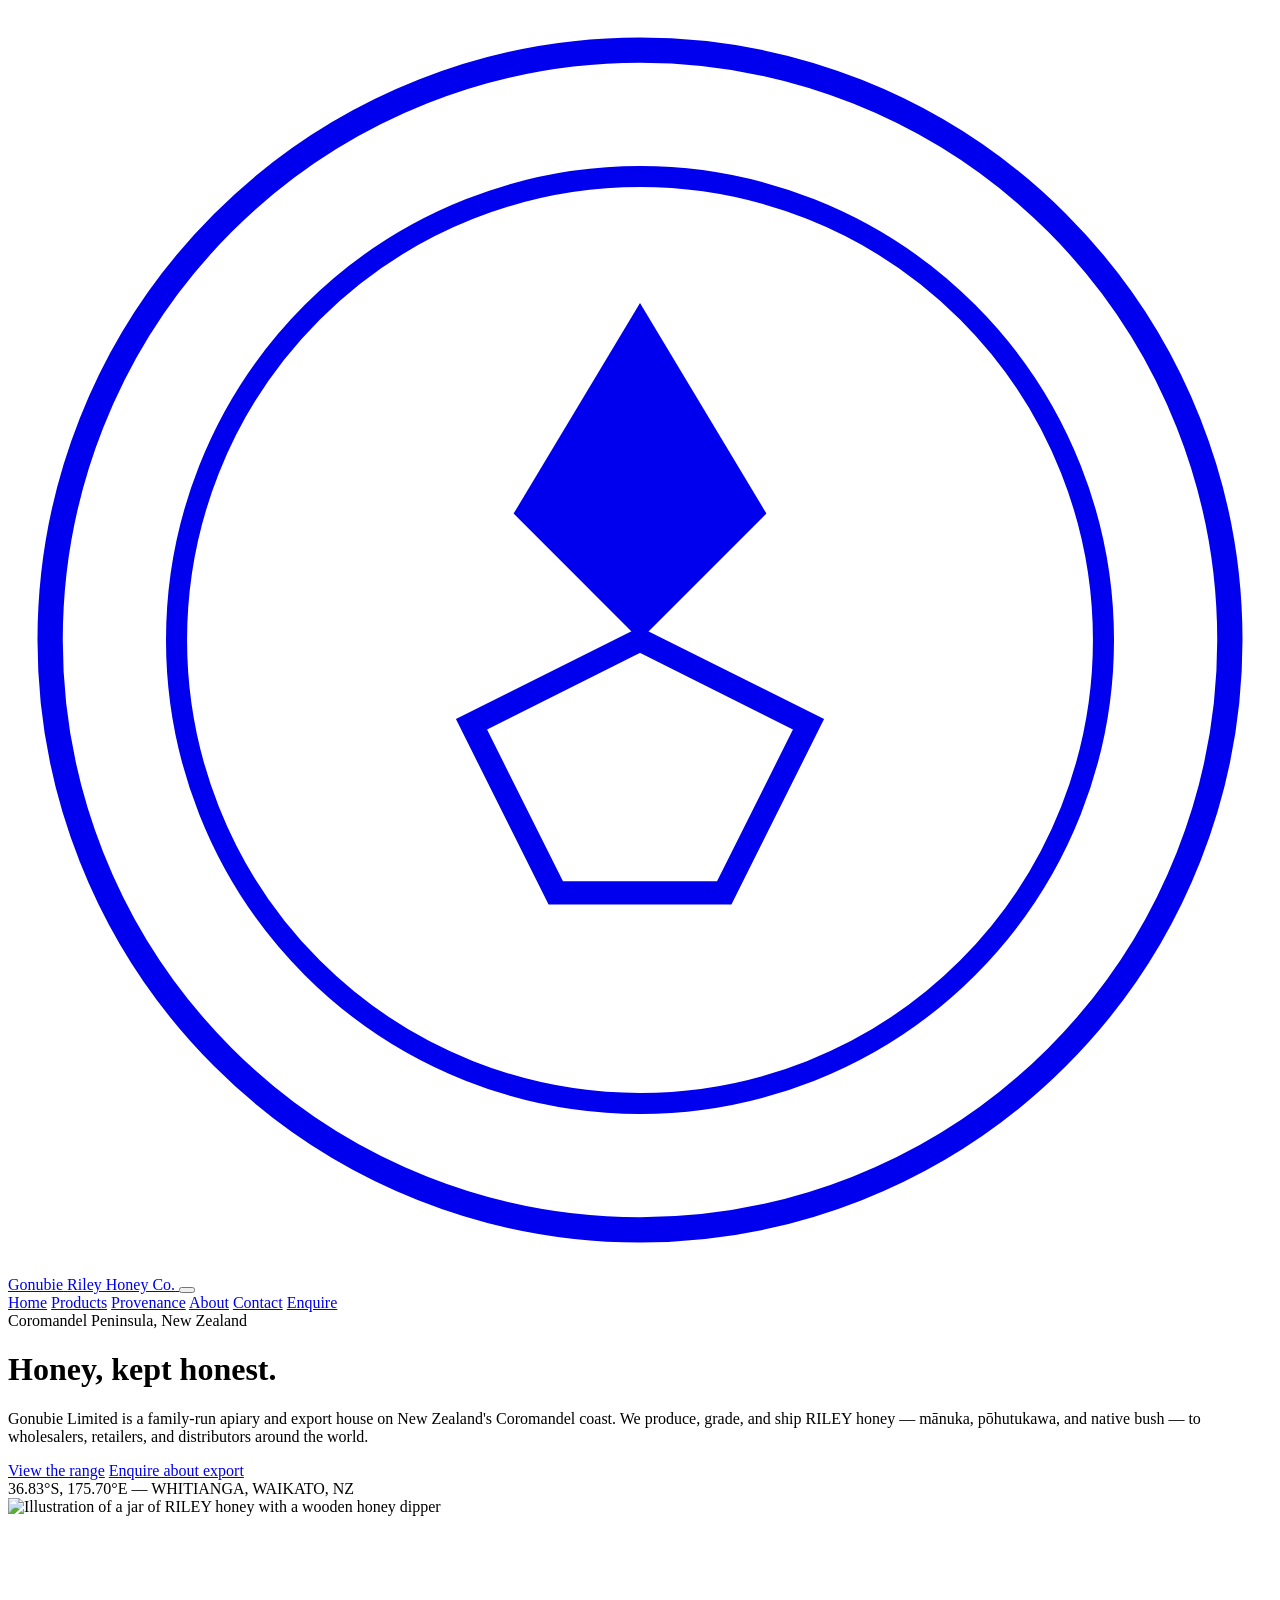
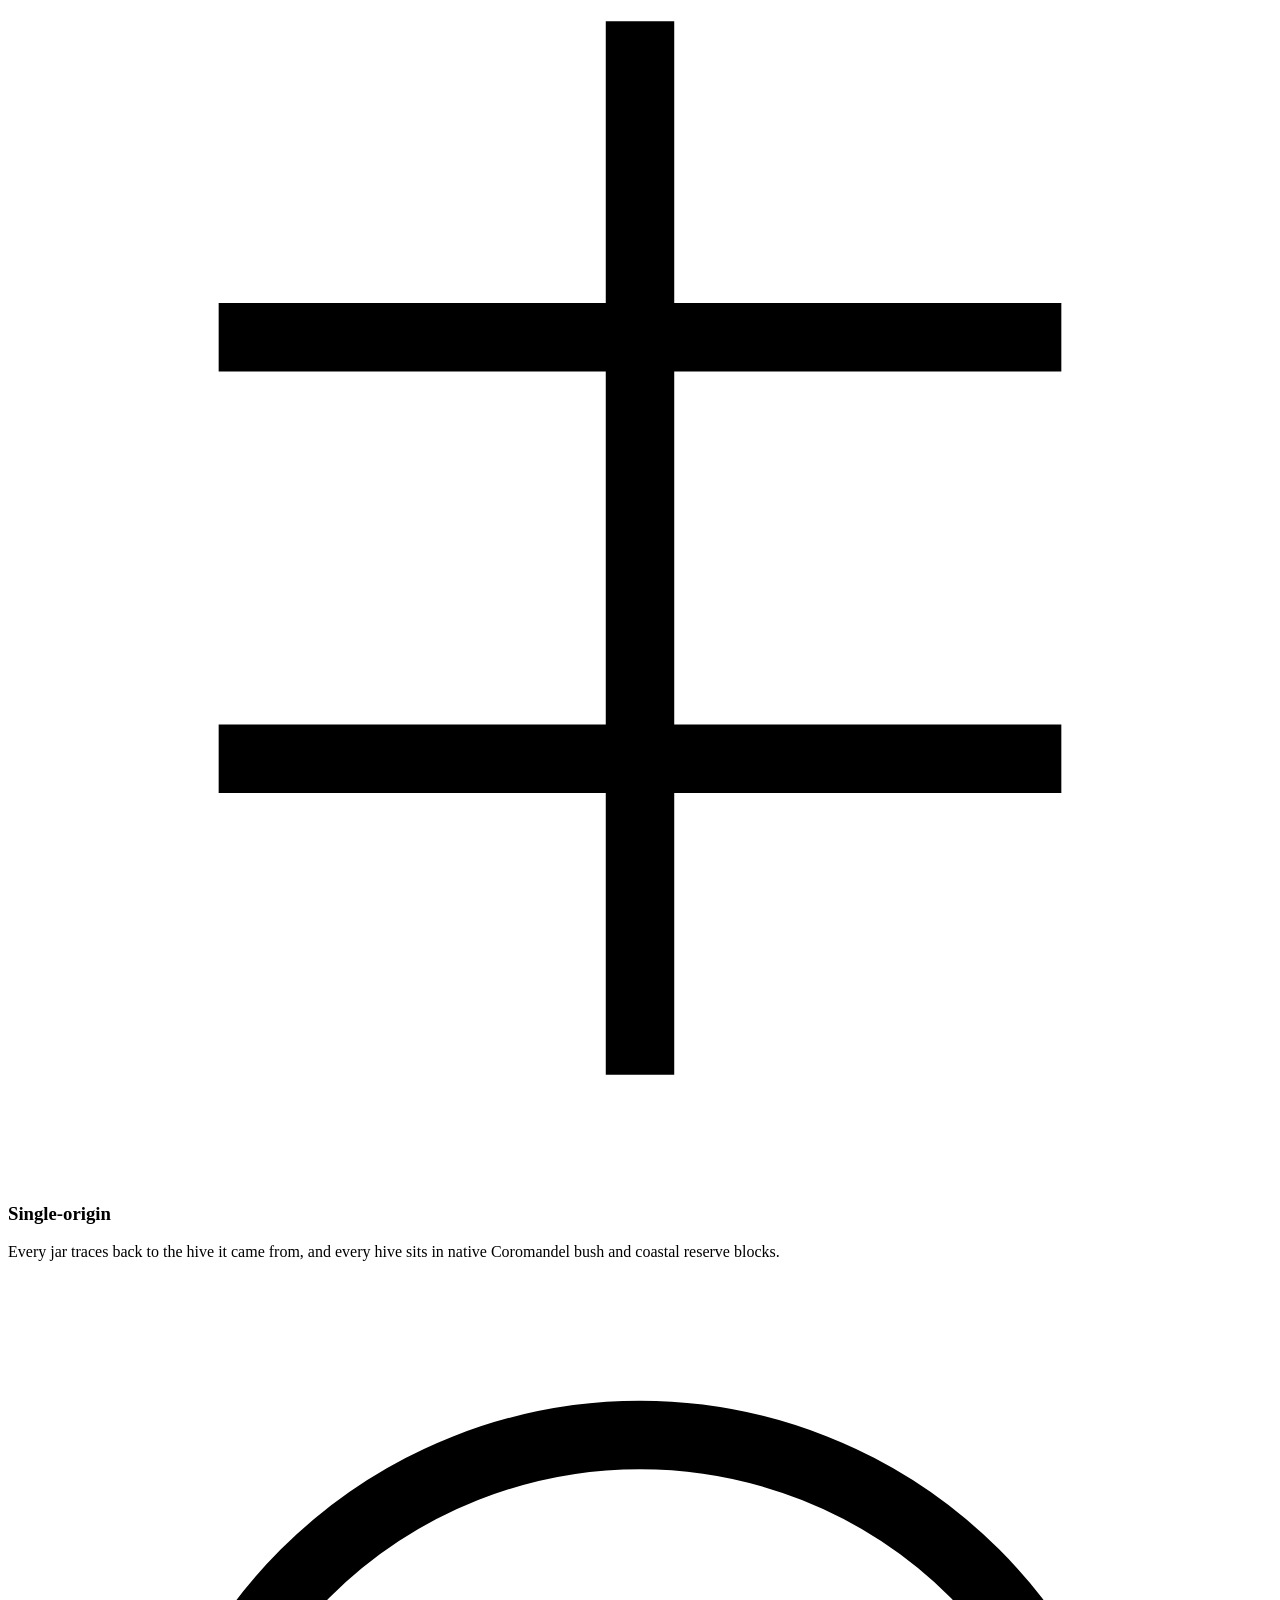
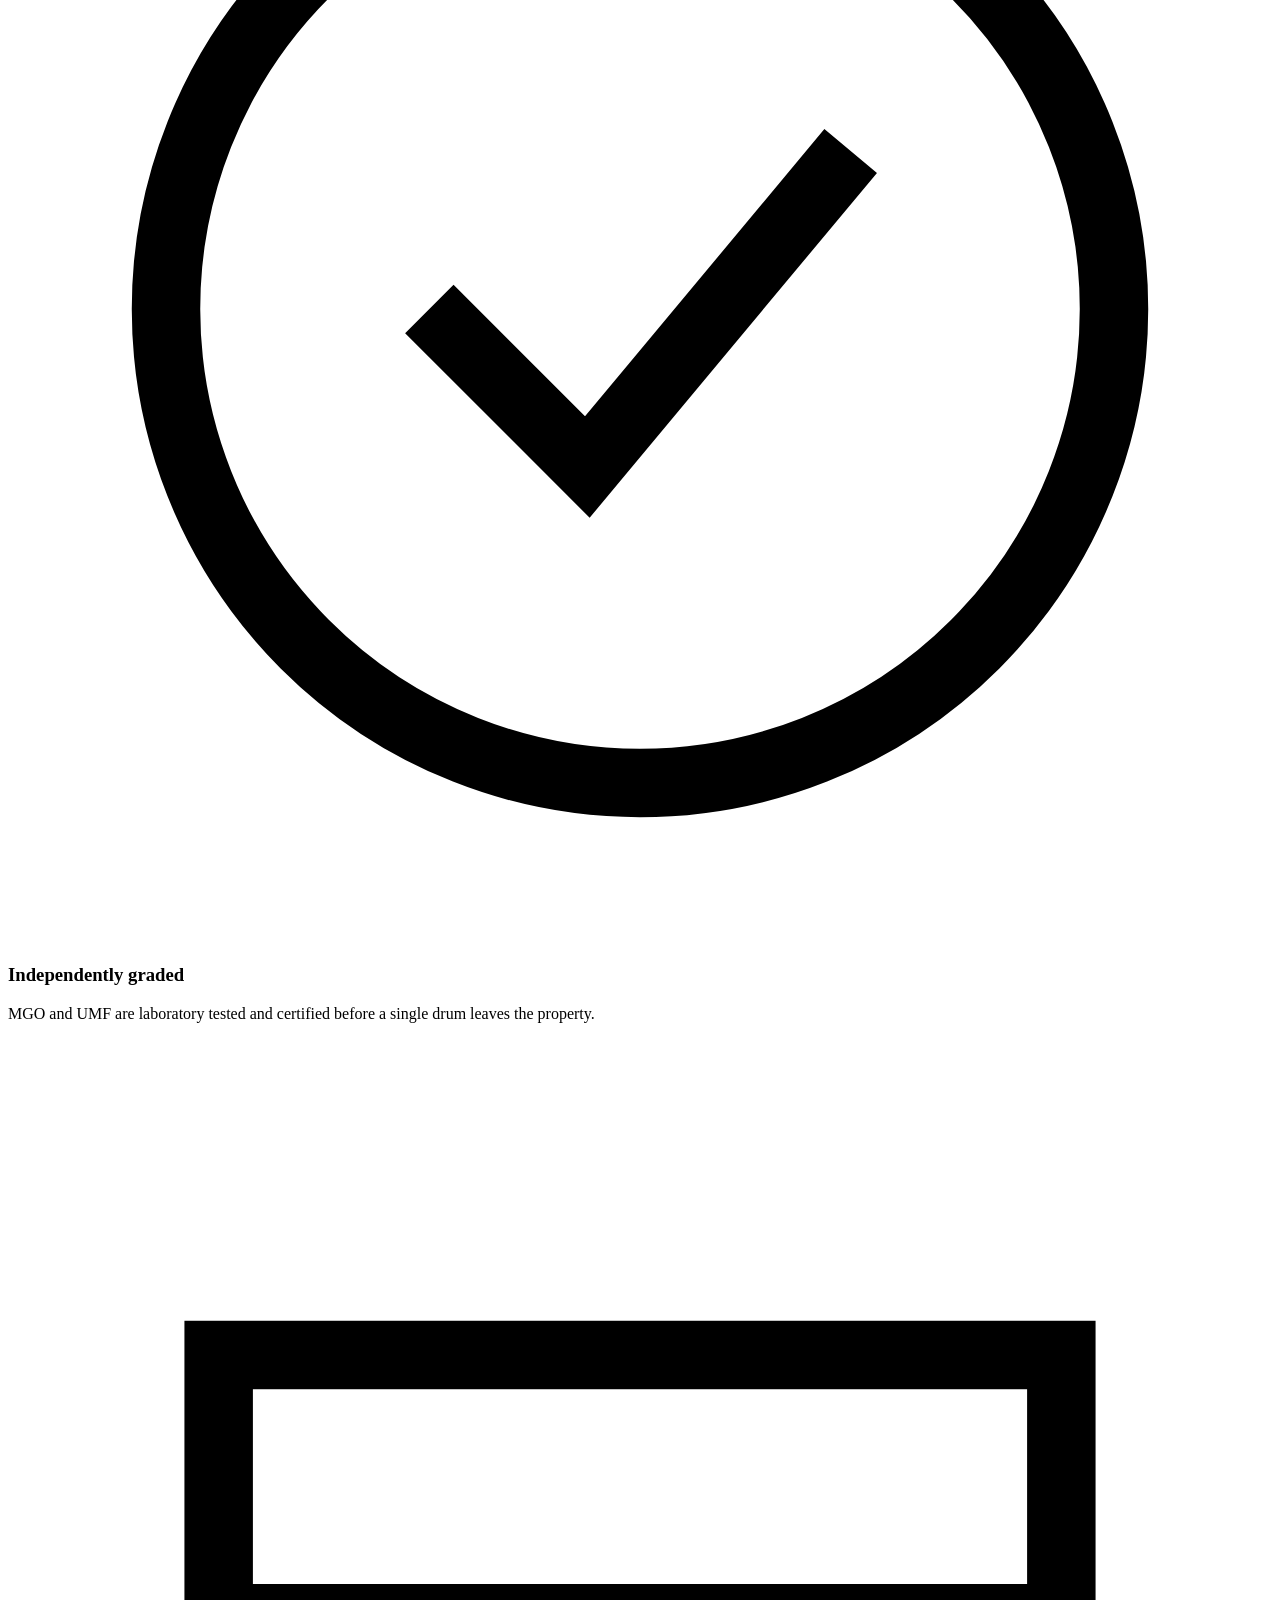
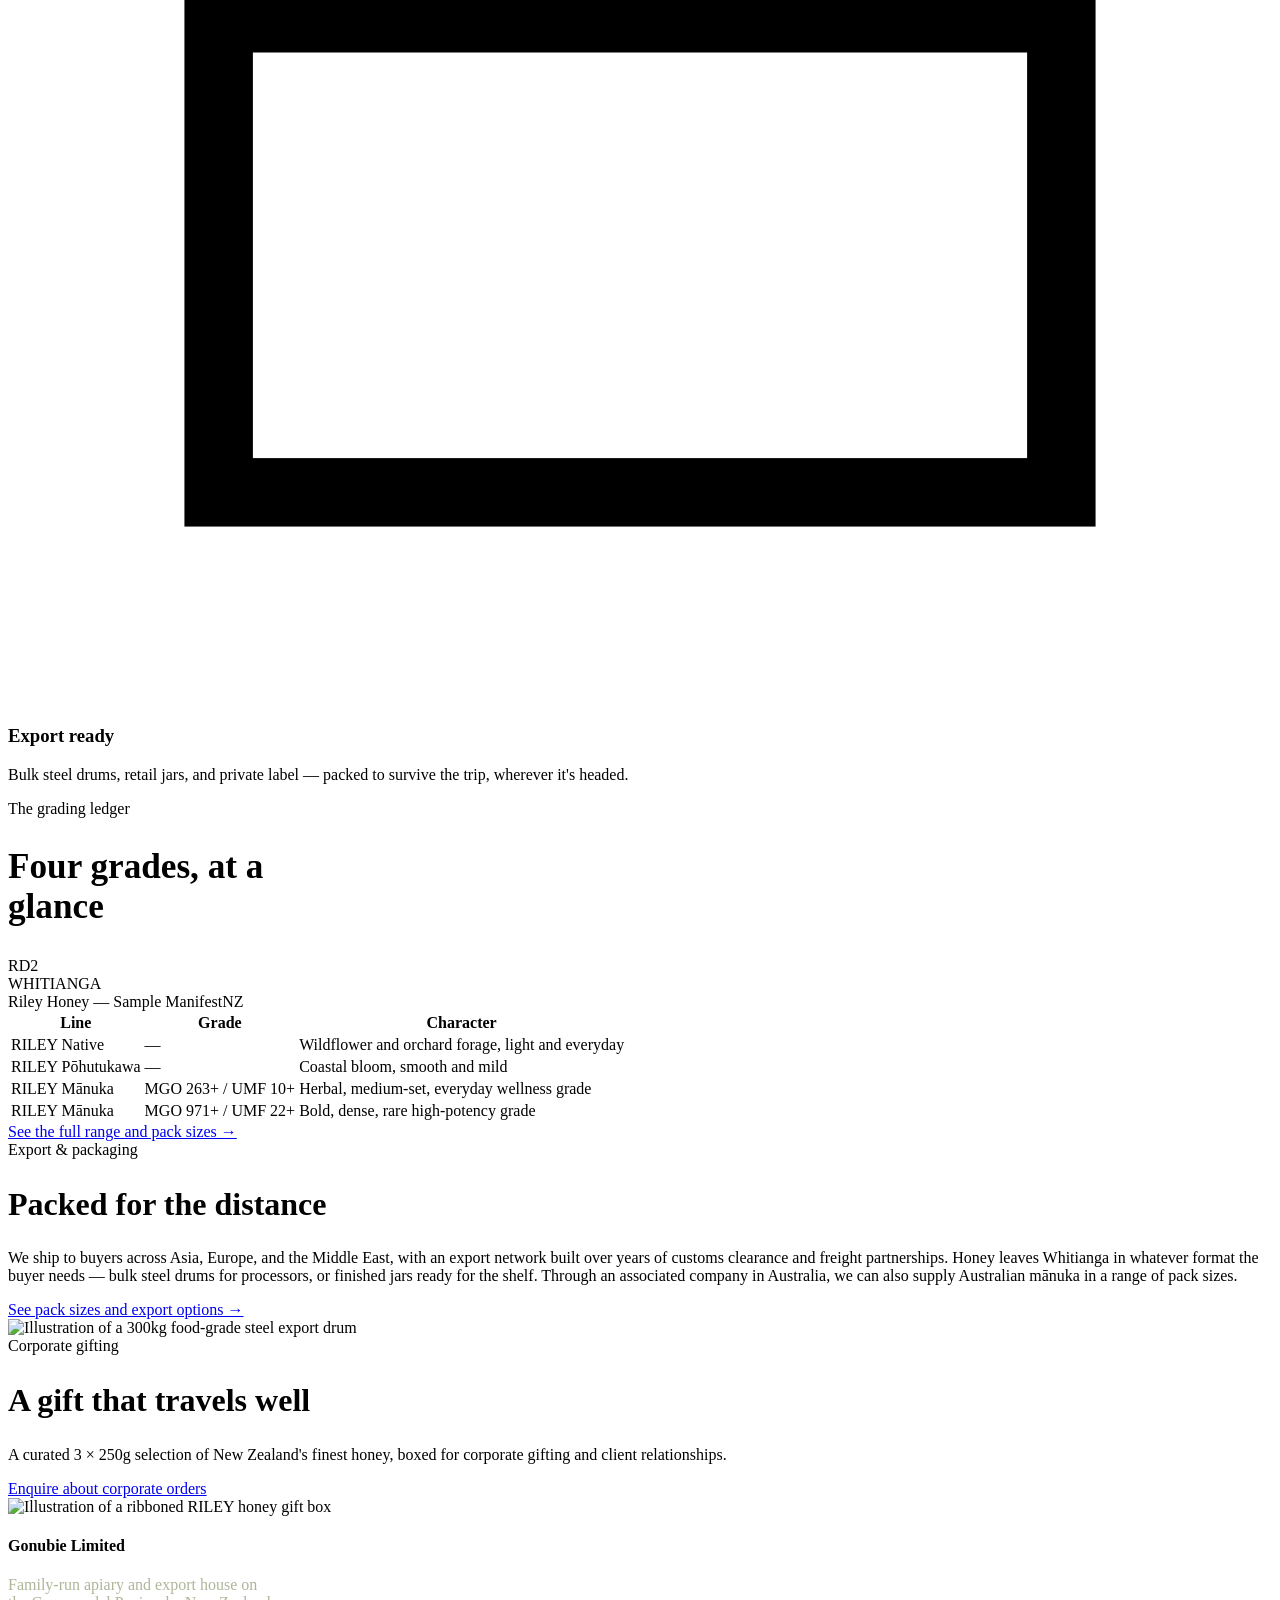
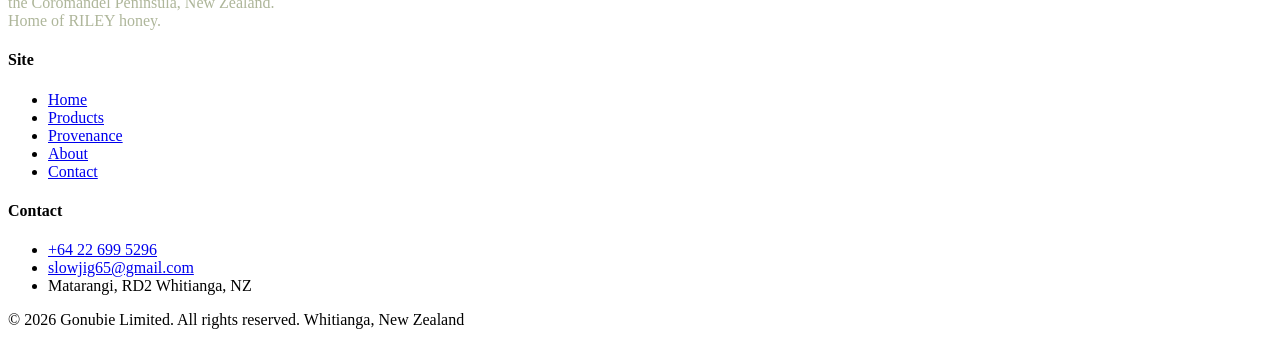
==== index.html @ 7d7e8e31 "Add files via upload" ====
<!DOCTYPE html>
<html lang="en">
<head>
<meta charset="UTF-8">
<meta name="viewport" content="width=device-width, initial-scale=1.0">
<title>Gonubie Limited — RILEY Honey | Coromandel, New Zealand</title>
<meta name="description" content="Gonubie Limited is a family-run apiary and export house on New Zealand's Coromandel Peninsula, producing and grading RILEY mānuka, pōhutukawa, and native honey for wholesale and export.">
<link rel="icon" href="images/jar-hero.svg" type="image/svg+xml">
<link rel="preconnect" href="https://fonts.googleapis.com">
<link href="https://fonts.googleapis.com/css2?family=Fraunces:ital,opsz,wght@0,9..144,400;0,9..144,500;0,9..144,600;1,9..144,500&family=Public+Sans:wght@400;500;600;700&family=Space+Mono:wght@400;700&display=swap" rel="stylesheet">
<link rel="stylesheet" href="css/style.css">
</head>
<body>

<header class="site">
  <div class="nav-inner">
    <a href="index.html" class="brand">
      <svg viewBox="0 0 60 60" fill="none" xmlns="http://www.w3.org/2000/svg">
        <circle cx="30" cy="30" r="28" stroke="currentColor" stroke-width="1.2"/>
        <circle cx="30" cy="30" r="22" stroke="currentColor" stroke-width="1"/>
        <path d="M30 14 L36 24 L30 30 L24 24 Z" fill="currentColor"/>
        <path d="M30 30 L38 34 L34 42 L26 42 L22 34 Z" stroke="currentColor" stroke-width="1.1" fill="none"/>
      </svg>
      <span class="brand-text">
        <span class="g">Gonubie</span>
        <span class="r">Riley Honey Co.</span>
      </span>
    </a>
    <button class="menu-toggle" onclick="toggleMenu()" aria-label="Menu">
      <span></span><span></span><span></span>
    </button>
    <nav class="links" id="navLinks">
      <a href="index.html" class="active">Home</a>
      <a href="products.html">Products</a>
      <a href="provenance.html">Provenance</a>
      <a href="about.html">About</a>
      <a href="contact.html">Contact</a>
      <a href="contact.html" class="cta-btn">Enquire</a>
    </nav>
  </div>
</header>

<main>
  <div class="hero wrap">
    <div class="hero-grid">
      <div>
        <div class="eyebrow">Coromandel Peninsula, New Zealand</div>
        <h1>Honey, kept honest.</h1>
        <p class="lede">Gonubie Limited is a family-run apiary and export house on New Zealand's Coromandel coast. We produce, grade, and ship RILEY honey — mānuka, pōhutukawa, and native bush — to wholesalers, retailers, and distributors around the world.</p>
        <div class="hero-ctas">
          <a href="products.html" class="cta-btn">View the range</a>
          <a href="contact.html" class="cta-btn outline">Enquire about export</a>
        </div>
        <div class="coord">36.83°S, 175.70°E — WHITIANGA, WAIKATO, NZ</div>
      </div>
      <div class="art-frame plain">
        <img src="images/jar-hero.svg" alt="Illustration of a jar of RILEY honey with a wooden honey dipper" width="320" height="380">
      </div>
    </div>
  </div>

  <section class="tight">
    <div class="wrap triplet">
      <div class="item">
        <svg class="mark" viewBox="0 0 24 24" fill="none"><path d="M12 2 L12 22 M4 8 L20 8 M4 16 L20 16" stroke="currentColor" stroke-width="1.3"/></svg>
        <h3>Single-origin</h3>
        <p>Every jar traces back to the hive it came from, and every hive sits in native Coromandel bush and coastal reserve blocks.</p>
      </div>
      <div class="item">
        <svg class="mark" viewBox="0 0 24 24" fill="none"><circle cx="12" cy="12" r="9" stroke="currentColor" stroke-width="1.3"/><path d="M8 12 L11 15 L16 9" stroke="currentColor" stroke-width="1.3"/></svg>
        <h3>Independently graded</h3>
        <p>MGO and UMF are laboratory tested and certified before a single drum leaves the property.</p>
      </div>
      <div class="item">
        <svg class="mark" viewBox="0 0 24 24" fill="none"><rect x="4" y="6" width="16" height="14" stroke="currentColor" stroke-width="1.3"/><path d="M4 11 L20 11" stroke="currentColor" stroke-width="1.3"/></svg>
        <h3>Export ready</h3>
        <p>Bulk steel drums, retail jars, and private label — packed to survive the trip, wherever it's headed.</p>
      </div>
    </div>
  </section>

  <section class="band-deep">
    <div class="wrap">
      <div class="eyebrow">The grading ledger</div>
      <h2 style="max-width:16ch; font-size:clamp(1.6rem,3vw,2.2rem);">Four grades, at a glance</h2>
      <div style="margin-top:30px; position:relative;">
        <div class="stamp">RD2<br>WHITIANGA</div>
        <div class="manifest">
          <div class="manifest-head"><span>Riley Honey — Sample Manifest</span><span>NZ</span></div>
          <table class="ledger">
            <thead><tr><th>Line</th><th>Grade</th><th>Character</th></tr></thead>
            <tbody>
              <tr><td class="name">RILEY Native</td><td class="grade">—</td><td class="note">Wildflower and orchard forage, light and everyday</td></tr>
              <tr><td class="name">RILEY Pōhutukawa</td><td class="grade">—</td><td class="note">Coastal bloom, smooth and mild</td></tr>
              <tr><td class="name">RILEY Mānuka</td><td class="grade">MGO 263+ / UMF 10+</td><td class="note">Herbal, medium-set, everyday wellness grade</td></tr>
              <tr><td class="name">RILEY Mānuka</td><td class="grade">MGO 971+ / UMF 22+</td><td class="note">Bold, dense, rare high-potency grade</td></tr>
            </tbody>
          </table>
        </div>
        <div class="manifest-link"><a href="products.html">See the full range and pack sizes →</a></div>
      </div>
    </div>
  </section>

  <section>
    <div class="wrap two-col">
      <div>
        <div class="eyebrow">Export & packaging</div>
        <h2 style="font-size:clamp(1.5rem,2.6vw,2rem);">Packed for the distance</h2>
        <p>We ship to buyers across Asia, Europe, and the Middle East, with an export network built over years of customs clearance and freight partnerships. Honey leaves Whitianga in whatever format the buyer needs — bulk steel drums for processors, or finished jars ready for the shelf. Through an associated company in Australia, we can also supply Australian mānuka in a range of pack sizes.</p>
        <div class="manifest-link"><a href="products.html">See pack sizes and export options →</a></div>
      </div>
      <div class="art-frame">
        <img src="images/drum.svg" alt="Illustration of a 300kg food-grade steel export drum" width="260" height="280">
      </div>
    </div>
  </section>

  <section class="band-deep">
    <div class="wrap gift-panel">
      <div>
        <div class="eyebrow">Corporate gifting</div>
        <h2 style="font-size:clamp(1.5rem,2.6vw,2rem);">A gift that travels well</h2>
        <p>A curated 3 × 250g selection of New Zealand's finest honey, boxed for corporate gifting and client relationships.</p>
        <a href="contact.html" class="cta-btn">Enquire about corporate orders</a>
      </div>
      <div>
        <img src="images/gift-box.svg" alt="Illustration of a ribboned RILEY honey gift box" width="300" height="240">
      </div>
    </div>
  </section>
</main>

<footer>
  <div class="wrap footer-grid">
    <div>
      <h4>Gonubie Limited</h4>
      <p style="max-width:34ch; color:#aeb69a;">Family-run apiary and export house on the Coromandel Peninsula, New Zealand. Home of RILEY honey.</p>
    </div>
    <div>
      <h4>Site</h4>
      <ul class="flist">
        <li><a href="index.html">Home</a></li>
        <li><a href="products.html">Products</a></li>
        <li><a href="provenance.html">Provenance</a></li>
        <li><a href="about.html">About</a></li>
        <li><a href="contact.html">Contact</a></li>
      </ul>
    </div>
    <div>
      <h4>Contact</h4>
      <ul class="flist">
        <li><a href="tel:+64226995296">+64 22 699 5296</a></li>
        <li><a href="mailto:slowjig65@gmail.com">slowjig65@gmail.com</a></li>
        <li>Matarangi, RD2 Whitianga, NZ</li>
      </ul>
    </div>
  </div>
  <div class="footer-bottom">
    <span>© 2026 Gonubie Limited. All rights reserved.</span>
    <span>Whitianga, New Zealand</span>
  </div>
</footer>

<script src="js/main.js"></script>
</body>
</html>
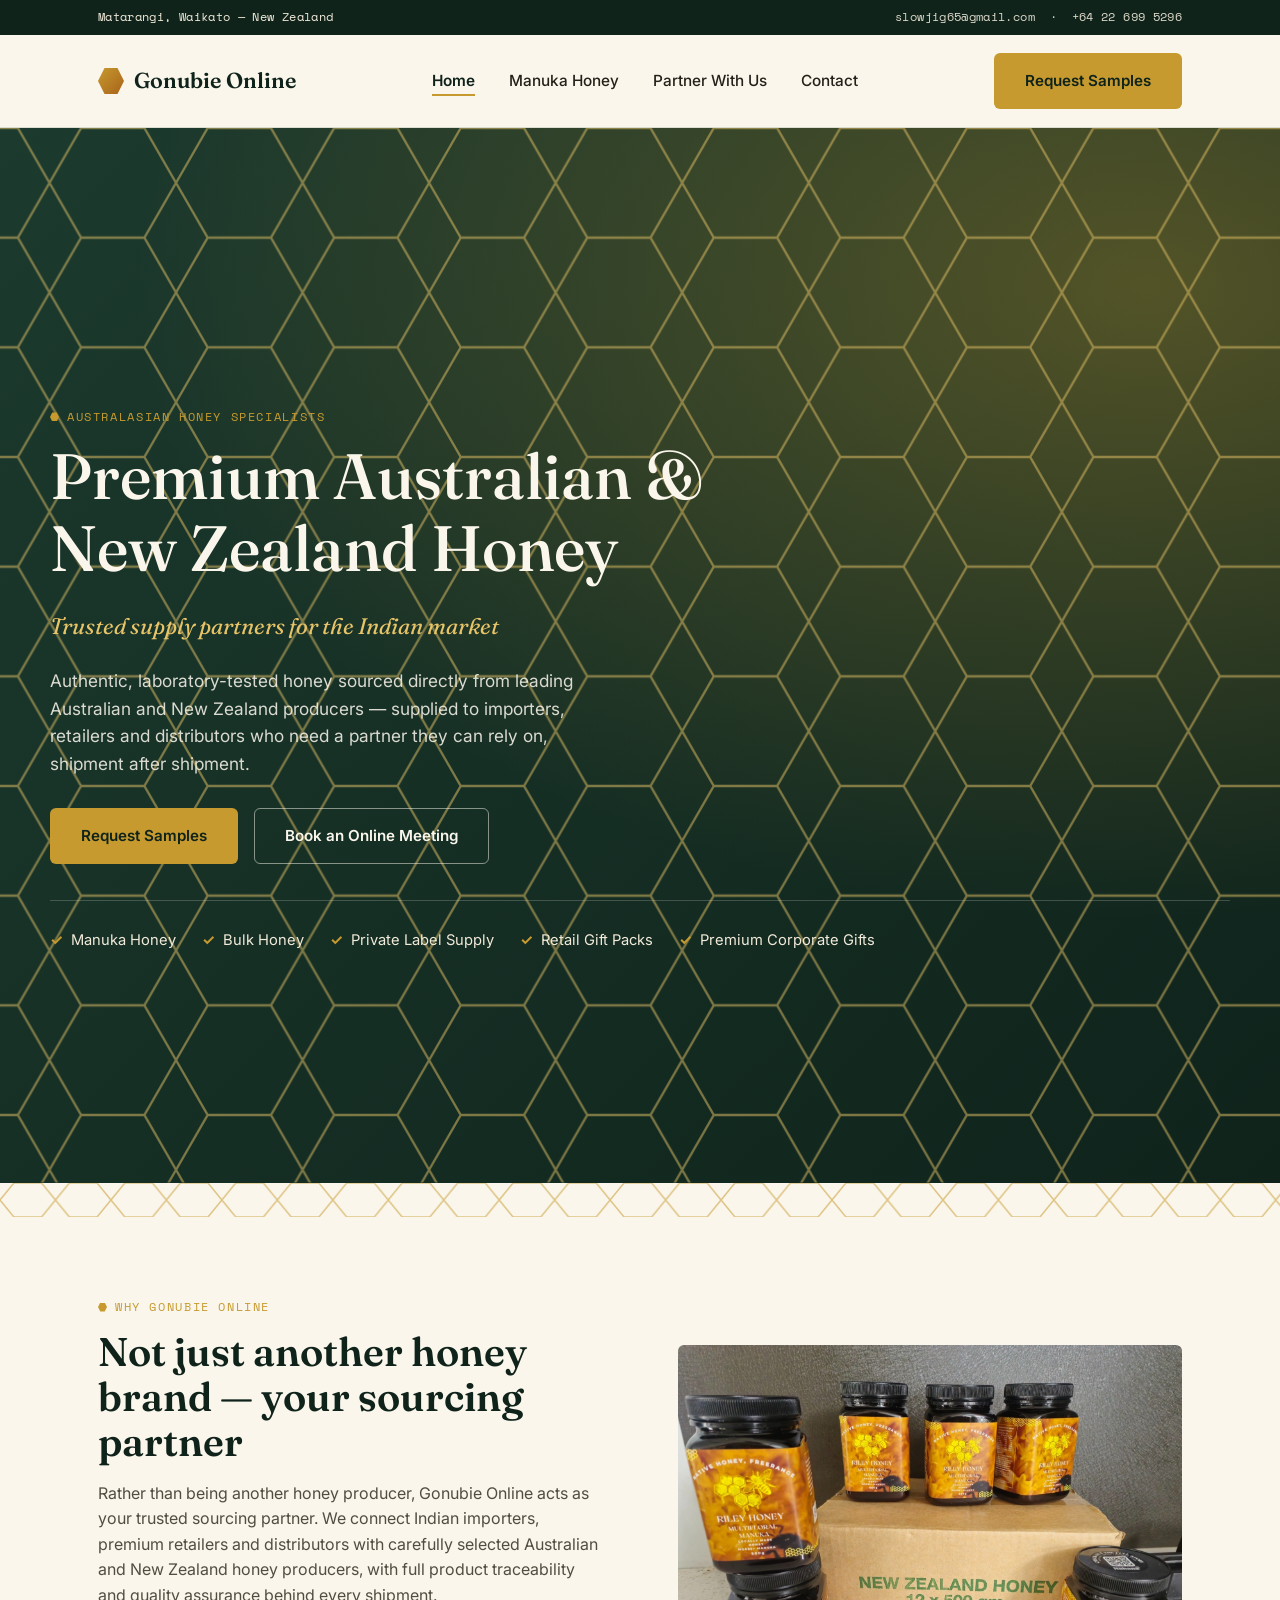
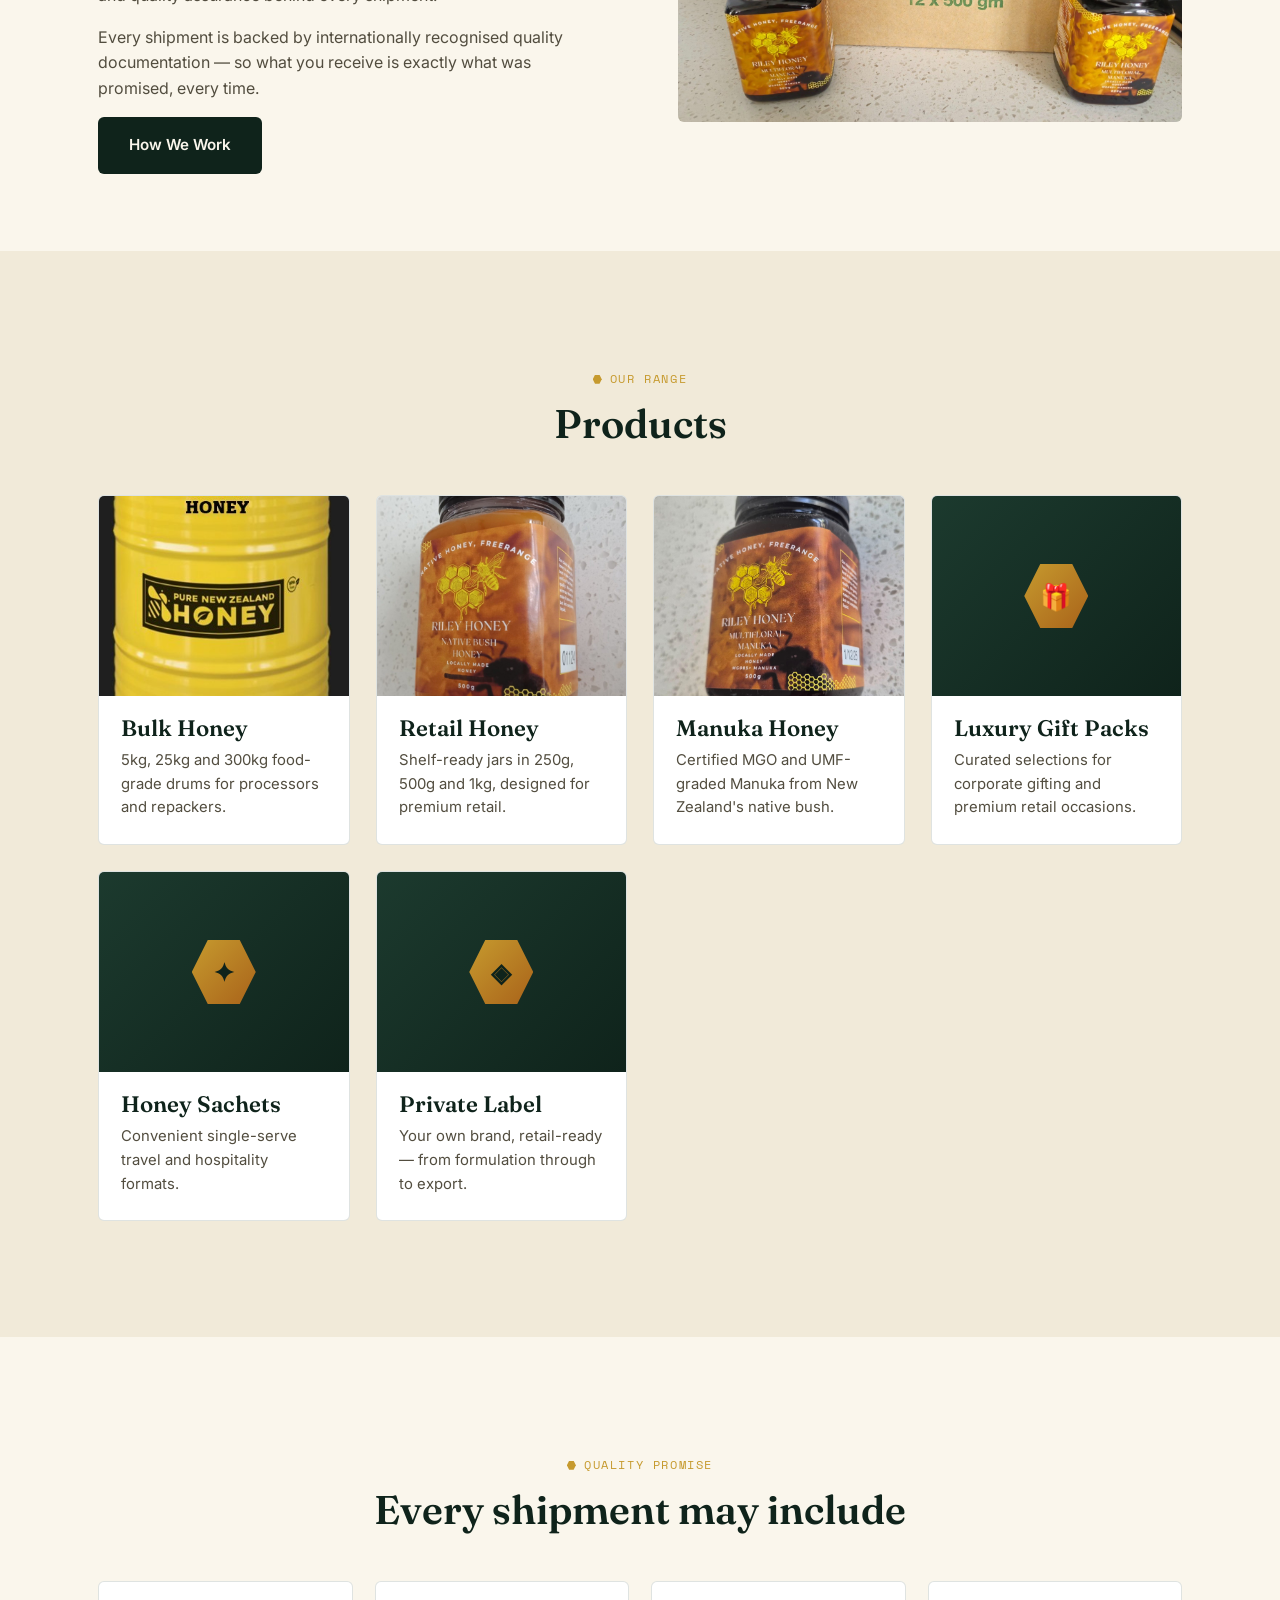
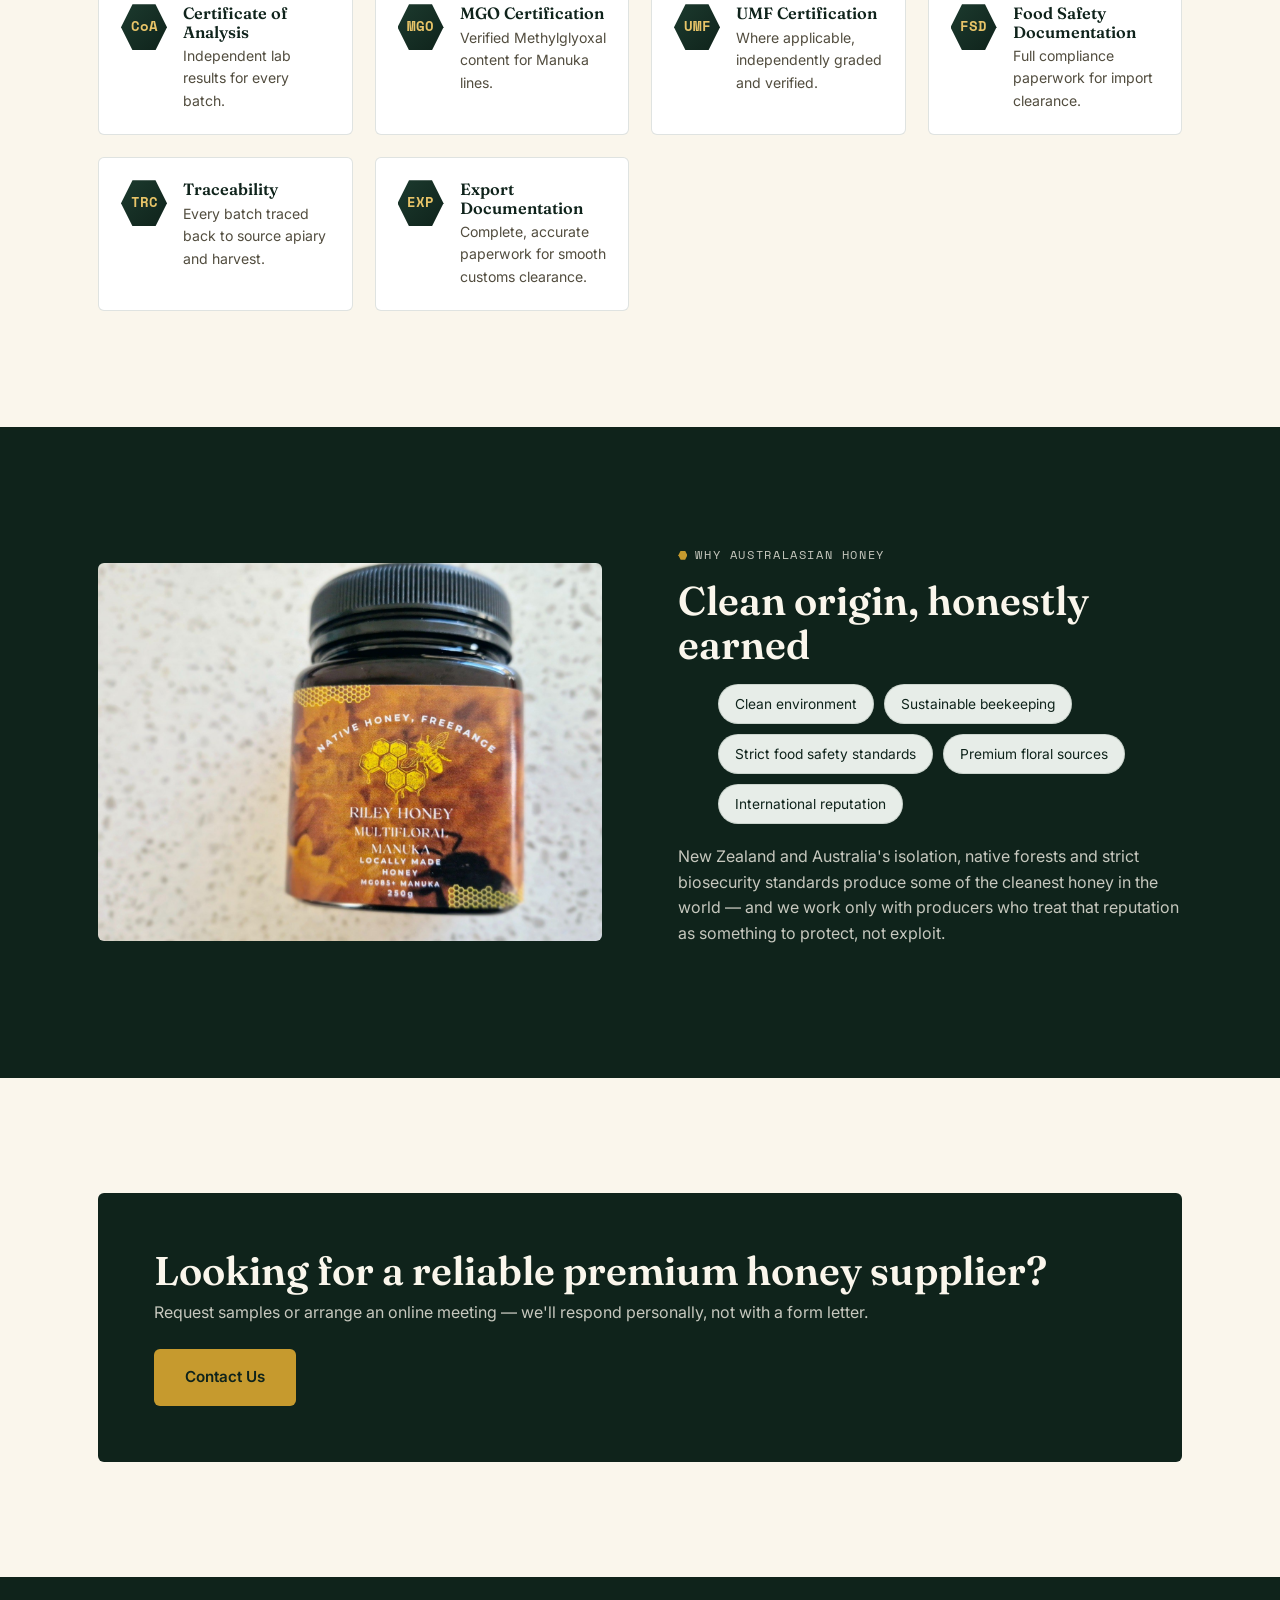
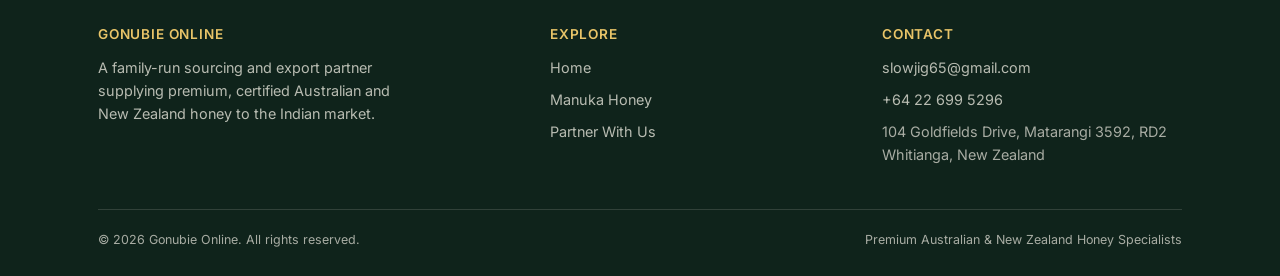
==== commit 74c52d77: "Replace site with new build" ====
--- a/index.html
+++ b/index.html
@@ -3,165 +3,256 @@
 <head>
 <meta charset="UTF-8">
 <meta name="viewport" content="width=device-width, initial-scale=1.0">
-<title>Gonubie Limited — RILEY Honey | Coromandel, New Zealand</title>
-<meta name="description" content="Gonubie Limited is a family-run apiary and export house on New Zealand's Coromandel Peninsula, producing and grading RILEY mānuka, pōhutukawa, and native honey for wholesale and export.">
-<link rel="icon" href="images/jar-hero.svg" type="image/svg+xml">
+<title>Bulk &amp; Private Label Manuka Honey Supplier NZ | Gonubie Online</title>
+<meta name="description" content="Gonubie Online supplies premium, certified New Zealand and Australian Manuka honey in bulk, retail and private label formats — sourcing and export partner for importers, distributors and retailers.">
+<link rel="canonical" href="https://gonubieonline.co.nz/">
+<meta name="robots" content="index, follow">
+
+<!-- Open Graph -->
+<meta property="og:type" content="website">
+<meta property="og:site_name" content="Gonubie Online">
+<meta property="og:title" content="Bulk &amp; Private Label Manuka Honey Supplier NZ | Gonubie Online">
+<meta property="og:description" content="Premium, certified New Zealand and Australian honey — bulk, retail and private label — supplied to importers, distributors and retailers.">
+<meta property="og:url" content="https://gonubieonline.co.nz/">
+<meta property="og:image" content="https://gonubieonline.co.nz/images/riley-honey-case-12x500g.jpg">
+
+<!-- Twitter -->
+<meta name="twitter:card" content="summary_large_image">
+<meta name="twitter:title" content="Bulk &amp; Private Label Manuka Honey Supplier NZ | Gonubie Online">
+<meta name="twitter:description" content="Premium, certified New Zealand and Australian honey — bulk, retail and private label — supplied to importers, distributors and retailers.">
+
 <link rel="preconnect" href="https://fonts.googleapis.com">
-<link href="https://fonts.googleapis.com/css2?family=Fraunces:ital,opsz,wght@0,9..144,400;0,9..144,500;0,9..144,600;1,9..144,500&family=Public+Sans:wght@400;500;600;700&family=Space+Mono:wght@400;700&display=swap" rel="stylesheet">
+<link href="https://fonts.googleapis.com/css2?family=Fraunces:opsz,wght@9..144,400;9..144,500;9..144,600&family=Inter:wght@400;500;600;700&family=Space+Mono:wght@400;700&display=swap" rel="stylesheet">
 <link rel="stylesheet" href="css/style.css">
+
+<script type="application/ld+json">
+{
+  "@context": "https://schema.org",
+  "@type": "Organization",
+  "name": "Gonubie Online",
+  "url": "https://gonubieonline.co.nz/",
+  "description": "Sourcing and export partner supplying premium, certified New Zealand and Australian honey to importers, distributors and retailers.",
+  "email": "slowjig65@gmail.com",
+  "telephone": "+64226995296",
+  "address": {
+    "@type": "PostalAddress",
+    "streetAddress": "104 Goldfields Drive",
+    "addressLocality": "Matarangi, RD2 Whitianga",
+    "postalCode": "3592",
+    "addressCountry": "NZ"
+  },
+  "areaServed": ["IN", "NZ", "AU"],
+  "sameAs": []
+}
+</script>
 </head>
 <body>
 
-<header class="site">
-  <div class="nav-inner">
-    <a href="index.html" class="brand">
-      <svg viewBox="0 0 60 60" fill="none" xmlns="http://www.w3.org/2000/svg">
-        <circle cx="30" cy="30" r="28" stroke="currentColor" stroke-width="1.2"/>
-        <circle cx="30" cy="30" r="22" stroke="currentColor" stroke-width="1"/>
-        <path d="M30 14 L36 24 L30 30 L24 24 Z" fill="currentColor"/>
-        <path d="M30 30 L38 34 L34 42 L26 42 L22 34 Z" stroke="currentColor" stroke-width="1.1" fill="none"/>
-      </svg>
-      <span class="brand-text">
-        <span class="g">Gonubie</span>
-        <span class="r">Riley Honey Co.</span>
-      </span>
-    </a>
-    <button class="menu-toggle" onclick="toggleMenu()" aria-label="Menu">
-      <span></span><span></span><span></span>
-    </button>
-    <nav class="links" id="navLinks">
-      <a href="index.html" class="active">Home</a>
-      <a href="products.html">Products</a>
-      <a href="provenance.html">Provenance</a>
-      <a href="about.html">About</a>
-      <a href="contact.html">Contact</a>
-      <a href="contact.html" class="cta-btn">Enquire</a>
+<div class="topbar">
+  <div class="wrap">
+    <span>Matarangi, Waikato — New Zealand</span>
+    <a href="mailto:slowjig65@gmail.com">slowjig65@gmail.com &nbsp;·&nbsp; +64 22 699 5296</a>
+  </div>
+</div>
+
+<header class="site-header">
+  <div class="wrap">
+    <nav class="mainnav">
+      <a href="index.html" class="logo"><span class="hex"></span> Gonubie Online</a>
+      <ul class="navlinks">
+        <li><a href="index.html" class="active">Home</a></li>
+        <li><a href="manuka-honey.html">Manuka Honey</a></li>
+        <li><a href="partner.html">Partner With Us</a></li>
+        <li><a href="partner.html#contact">Contact</a></li>
+      </ul>
+      <div class="navcta">
+        <a href="partner.html#contact" class="btn btn-primary">Request Samples</a>
+        <button class="navtoggle" aria-label="Toggle menu" aria-expanded="false">
+          <span></span><span></span><span></span>
+        </button>
+      </div>
     </nav>
   </div>
 </header>
 
-<main>
-  <div class="hero wrap">
-    <div class="hero-grid">
-      <div>
-        <div class="eyebrow">Coromandel Peninsula, New Zealand</div>
-        <h1>Honey, kept honest.</h1>
-        <p class="lede">Gonubie Limited is a family-run apiary and export house on New Zealand's Coromandel coast. We produce, grade, and ship RILEY honey — mānuka, pōhutukawa, and native bush — to wholesalers, retailers, and distributors around the world.</p>
-        <div class="hero-ctas">
-          <a href="products.html" class="cta-btn">View the range</a>
-          <a href="contact.html" class="cta-btn outline">Enquire about export</a>
-        </div>
-        <div class="coord">36.83°S, 175.70°E — WHITIANGA, WAIKATO, NZ</div>
-      </div>
-      <div class="art-frame plain">
-        <img src="images/jar-hero.svg" alt="Illustration of a jar of RILEY honey with a wooden honey dipper" width="320" height="380">
-      </div>
-    </div>
-  </div>
-
-  <section class="tight">
-    <div class="wrap triplet">
-      <div class="item">
-        <svg class="mark" viewBox="0 0 24 24" fill="none"><path d="M12 2 L12 22 M4 8 L20 8 M4 16 L20 16" stroke="currentColor" stroke-width="1.3"/></svg>
-        <h3>Single-origin</h3>
-        <p>Every jar traces back to the hive it came from, and every hive sits in native Coromandel bush and coastal reserve blocks.</p>
-      </div>
-      <div class="item">
-        <svg class="mark" viewBox="0 0 24 24" fill="none"><circle cx="12" cy="12" r="9" stroke="currentColor" stroke-width="1.3"/><path d="M8 12 L11 15 L16 9" stroke="currentColor" stroke-width="1.3"/></svg>
-        <h3>Independently graded</h3>
-        <p>MGO and UMF are laboratory tested and certified before a single drum leaves the property.</p>
-      </div>
-      <div class="item">
-        <svg class="mark" viewBox="0 0 24 24" fill="none"><rect x="4" y="6" width="16" height="14" stroke="currentColor" stroke-width="1.3"/><path d="M4 11 L20 11" stroke="currentColor" stroke-width="1.3"/></svg>
-        <h3>Export ready</h3>
-        <p>Bulk steel drums, retail jars, and private label — packed to survive the trip, wherever it's headed.</p>
-      </div>
-    </div>
-  </section>
-
-  <section class="band-deep">
-    <div class="wrap">
-      <div class="eyebrow">The grading ledger</div>
-      <h2 style="max-width:16ch; font-size:clamp(1.6rem,3vw,2.2rem);">Four grades, at a glance</h2>
-      <div style="margin-top:30px; position:relative;">
-        <div class="stamp">RD2<br>WHITIANGA</div>
-        <div class="manifest">
-          <div class="manifest-head"><span>Riley Honey — Sample Manifest</span><span>NZ</span></div>
-          <table class="ledger">
-            <thead><tr><th>Line</th><th>Grade</th><th>Character</th></tr></thead>
-            <tbody>
-              <tr><td class="name">RILEY Native</td><td class="grade">—</td><td class="note">Wildflower and orchard forage, light and everyday</td></tr>
-              <tr><td class="name">RILEY Pōhutukawa</td><td class="grade">—</td><td class="note">Coastal bloom, smooth and mild</td></tr>
-              <tr><td class="name">RILEY Mānuka</td><td class="grade">MGO 263+ / UMF 10+</td><td class="note">Herbal, medium-set, everyday wellness grade</td></tr>
-              <tr><td class="name">RILEY Mānuka</td><td class="grade">MGO 971+ / UMF 22+</td><td class="note">Bold, dense, rare high-potency grade</td></tr>
-            </tbody>
-          </table>
-        </div>
-        <div class="manifest-link"><a href="products.html">See the full range and pack sizes →</a></div>
-      </div>
-    </div>
-  </section>
-
-  <section>
-    <div class="wrap two-col">
-      <div>
-        <div class="eyebrow">Export & packaging</div>
-        <h2 style="font-size:clamp(1.5rem,2.6vw,2rem);">Packed for the distance</h2>
-        <p>We ship to buyers across Asia, Europe, and the Middle East, with an export network built over years of customs clearance and freight partnerships. Honey leaves Whitianga in whatever format the buyer needs — bulk steel drums for processors, or finished jars ready for the shelf. Through an associated company in Australia, we can also supply Australian mānuka in a range of pack sizes.</p>
-        <div class="manifest-link"><a href="products.html">See pack sizes and export options →</a></div>
-      </div>
-      <div class="art-frame">
-        <img src="images/drum.svg" alt="Illustration of a 300kg food-grade steel export drum" width="260" height="280">
-      </div>
-    </div>
-  </section>
-
-  <section class="band-deep">
-    <div class="wrap gift-panel">
-      <div>
-        <div class="eyebrow">Corporate gifting</div>
-        <h2 style="font-size:clamp(1.5rem,2.6vw,2rem);">A gift that travels well</h2>
-        <p>A curated 3 × 250g selection of New Zealand's finest honey, boxed for corporate gifting and client relationships.</p>
-        <a href="contact.html" class="cta-btn">Enquire about corporate orders</a>
-      </div>
-      <div>
-        <img src="images/gift-box.svg" alt="Illustration of a ribboned RILEY honey gift box" width="300" height="240">
-      </div>
-    </div>
-  </section>
-</main>
+<section class="hero">
+  <div class="hero-media brand-pattern">
+    <svg class="hero-hexlayer" viewBox="0 0 800 500" preserveAspectRatio="xMidYMid slice" xmlns="http://www.w3.org/2000/svg">
+      <defs>
+        <pattern id="herocomb" width="60" height="52" patternUnits="userSpaceOnUse">
+          <polygon points="15,0 45,0 60,26 45,52 15,52 0,26" fill="none" stroke="#e8c468" stroke-width="1.1" opacity="0.5"/>
+        </pattern>
+        <radialGradient id="herogold" cx="80%" cy="15%" r="60%">
+          <stop offset="0%" stop-color="#c69a2e" stop-opacity="0.35"/>
+          <stop offset="100%" stop-color="#c69a2e" stop-opacity="0"/>
+        </radialGradient>
+      </defs>
+      <rect width="800" height="500" fill="url(#herogold)"/>
+      <rect width="800" height="500" fill="url(#herocomb)"/>
+    </svg>
+  </div>
+  <div class="wrap hero-inner">
+    <p class="eyebrow">Australasian Honey Specialists</p>
+    <h1>Premium Australian &amp;<br>New Zealand Honey</h1>
+    <p class="subhead">Trusted supply partners for the Indian market</p>
+    <p class="lead">Authentic, laboratory-tested honey sourced directly from leading Australian and New Zealand producers — supplied to importers, retailers and distributors who need a partner they can rely on, shipment after shipment.</p>
+    <div class="hero-ctas">
+      <a href="partner.html#contact" class="btn btn-primary">Request Samples</a>
+      <a href="partner.html#contact" class="btn btn-outline">Book an Online Meeting</a>
+    </div>
+    <div class="hero-specialists">
+      <span><span class="tick">✓</span> Manuka Honey</span>
+      <span><span class="tick">✓</span> Bulk Honey</span>
+      <span><span class="tick">✓</span> Private Label Supply</span>
+      <span><span class="tick">✓</span> Retail Gift Packs</span>
+      <span><span class="tick">✓</span> Premium Corporate Gifts</span>
+    </div>
+  </div>
+</section>
+
+<div class="comb-divider">
+  <svg viewBox="0 0 1200 34" preserveAspectRatio="none" xmlns="http://www.w3.org/2000/svg">
+    <defs>
+      <pattern id="comb1" width="52" height="34" patternUnits="userSpaceOnUse">
+        <polygon points="13,0 39,0 52,17 39,34 13,34 0,17" fill="none" stroke="#c69a2e" stroke-width="1.4" opacity="0.55"/>
+      </pattern>
+    </defs>
+    <rect width="1200" height="34" fill="#faf6ec"/>
+    <rect width="1200" height="34" fill="url(#comb1)"/>
+  </svg>
+</div>
+
+<section class="section-tight">
+  <div class="wrap two-col">
+    <div>
+      <p class="eyebrow">Why Gonubie Online</p>
+      <h2>Not just another honey brand — your sourcing partner</h2>
+      <p>Rather than being another honey producer, Gonubie Online acts as your trusted sourcing partner. We connect Indian importers, premium retailers and distributors with carefully selected Australian and New Zealand honey producers, with full product traceability and quality assurance behind every shipment.</p>
+      <p>Every shipment is backed by internationally recognised quality documentation — so what you receive is exactly what was promised, every time.</p>
+      <a href="partner.html" class="btn btn-dark">How We Work</a>
+    </div>
+    <div class="placeholder-photo">
+      <img src="images/riley-honey-case-12x500g.jpg" alt="Case of RILEY Honey Multifloral Manuka jars, packed 12 x 500g, ready for export">
+    </div>
+  </div>
+</section>
+
+<section class="section-dim">
+  <div class="wrap">
+    <div class="section-head center">
+      <p class="eyebrow">Our Range</p>
+      <h2>Products</h2>
+    </div>
+    <div class="grid">
+      <div class="card">
+        <div class="placeholder-photo"><img src="images/riley-honey-bulk-drum.jpg" alt="RILEY Honey bulk supply drum, pure New Zealand honey"></div>
+        <div class="card-body"><h3>Bulk Honey</h3><p>5kg, 25kg and 300kg food-grade drums for processors and repackers.</p></div>
+      </div>
+      <div class="card">
+        <div class="placeholder-photo"><img src="images/riley-honey-native-bush-500g.jpg" alt="RILEY Honey Native Bush Honey, 500g retail jar"></div>
+        <div class="card-body"><h3>Retail Honey</h3><p>Shelf-ready jars in 250g, 500g and 1kg, designed for premium retail.</p></div>
+      </div>
+      <div class="card">
+        <div class="placeholder-photo"><img src="images/riley-honey-multifloral-manuka-500g.jpg" alt="RILEY Honey Multifloral Manuka, MGO85+, 500g jar"></div>
+        <div class="card-body"><h3>Manuka Honey</h3><p>Certified MGO and UMF-graded Manuka from New Zealand's native bush.</p></div>
+      </div>
+      <div class="card">
+        <div class="placeholder-photo graphic-tile"><span class="hex-badge lg">🎁</span></div>
+        <div class="card-body"><h3>Luxury Gift Packs</h3><p>Curated selections for corporate gifting and premium retail occasions.</p></div>
+      </div>
+      <div class="card">
+        <div class="placeholder-photo graphic-tile"><span class="hex-badge lg">✦</span></div>
+        <div class="card-body"><h3>Honey Sachets</h3><p>Convenient single-serve travel and hospitality formats.</p></div>
+      </div>
+      <div class="card">
+        <div class="placeholder-photo graphic-tile"><span class="hex-badge lg">◈</span></div>
+        <div class="card-body"><h3>Private Label</h3><p>Your own brand, retail-ready — from formulation through to export.</p></div>
+      </div>
+    </div>
+  </div>
+</section>
+
+<section>
+  <div class="wrap">
+    <div class="section-head center">
+      <p class="eyebrow">Quality Promise</p>
+      <h2>Every shipment may include</h2>
+    </div>
+    <div class="hex-grid">
+      <div class="hex-item"><div class="hex-badge">CoA</div><div><h3>Certificate of Analysis</h3><p>Independent lab results for every batch.</p></div></div>
+      <div class="hex-item"><div class="hex-badge">MGO</div><div><h3>MGO Certification</h3><p>Verified Methylglyoxal content for Manuka lines.</p></div></div>
+      <div class="hex-item"><div class="hex-badge">UMF</div><div><h3>UMF Certification</h3><p>Where applicable, independently graded and verified.</p></div></div>
+      <div class="hex-item"><div class="hex-badge">FSD</div><div><h3>Food Safety Documentation</h3><p>Full compliance paperwork for import clearance.</p></div></div>
+      <div class="hex-item"><div class="hex-badge">TRC</div><div><h3>Traceability</h3><p>Every batch traced back to source apiary and harvest.</p></div></div>
+      <div class="hex-item"><div class="hex-badge">EXP</div><div><h3>Export Documentation</h3><p>Complete, accurate paperwork for smooth customs clearance.</p></div></div>
+    </div>
+  </div>
+</section>
+
+<section class="section-forest">
+  <div class="wrap two-col">
+    <div class="placeholder-photo">
+      <img src="images/riley-honey-multifloral-manuka-250g.jpg" alt="RILEY Honey Multifloral Manuka, MGO85+, 250g jar">
+    </div>
+    <div>
+      <p class="eyebrow">Why Australasian Honey</p>
+      <h2>Clean origin, honestly earned</h2>
+      <ul class="tag-list" style="margin-bottom:20px;">
+        <span>Clean environment</span>
+        <span>Sustainable beekeeping</span>
+        <span>Strict food safety standards</span>
+        <span>Premium floral sources</span>
+        <span>International reputation</span>
+      </ul>
+      <p>New Zealand and Australia's isolation, native forests and strict biosecurity standards produce some of the cleanest honey in the world — and we work only with producers who treat that reputation as something to protect, not exploit.</p>
+    </div>
+  </div>
+</section>
+
+<section>
+  <div class="wrap">
+    <div class="promise-banner">
+      <div>
+        <h2>Looking for a reliable premium honey supplier?</h2>
+        <p>Request samples or arrange an online meeting — we'll respond personally, not with a form letter.</p>
+      </div>
+      <a href="partner.html#contact" class="btn btn-primary">Contact Us</a>
+    </div>
+  </div>
+</section>
 
 <footer>
-  <div class="wrap footer-grid">
-    <div>
-      <h4>Gonubie Limited</h4>
-      <p style="max-width:34ch; color:#aeb69a;">Family-run apiary and export house on the Coromandel Peninsula, New Zealand. Home of RILEY honey.</p>
-    </div>
-    <div>
-      <h4>Site</h4>
-      <ul class="flist">
-        <li><a href="index.html">Home</a></li>
-        <li><a href="products.html">Products</a></li>
-        <li><a href="provenance.html">Provenance</a></li>
-        <li><a href="about.html">About</a></li>
-        <li><a href="contact.html">Contact</a></li>
-      </ul>
-    </div>
-    <div>
-      <h4>Contact</h4>
-      <ul class="flist">
-        <li><a href="tel:+64226995296">+64 22 699 5296</a></li>
-        <li><a href="mailto:slowjig65@gmail.com">slowjig65@gmail.com</a></li>
-        <li>Matarangi, RD2 Whitianga, NZ</li>
-      </ul>
-    </div>
-  </div>
-  <div class="footer-bottom">
-    <span>© 2026 Gonubie Limited. All rights reserved.</span>
-    <span>Whitianga, New Zealand</span>
+  <div class="wrap">
+    <div class="footer-grid">
+      <div>
+        <h4>Gonubie Online</h4>
+        <p style="color:rgba(250,246,236,0.72); max-width:320px;">A family-run sourcing and export partner supplying premium, certified Australian and New Zealand honey to the Indian market.</p>
+      </div>
+      <div>
+        <h4>Explore</h4>
+        <ul>
+          <li><a href="index.html">Home</a></li>
+          <li><a href="manuka-honey.html">Manuka Honey</a></li>
+          <li><a href="partner.html">Partner With Us</a></li>
+        </ul>
+      </div>
+      <div>
+        <h4>Contact</h4>
+        <ul>
+          <li><a href="mailto:slowjig65@gmail.com">slowjig65@gmail.com</a></li>
+          <li><a href="tel:+64226995296">+64 22 699 5296</a></li>
+          <li>104 Goldfields Drive, Matarangi 3592, RD2 Whitianga, New Zealand</li>
+        </ul>
+      </div>
+    </div>
+    <div class="footer-bottom">
+      <span>© <span id="year"></span> Gonubie Online. All rights reserved.</span>
+      <span>Premium Australian &amp; New Zealand Honey Specialists</span>
+    </div>
   </div>
 </footer>
 
 <script src="js/main.js"></script>
+<script>document.getElementById("year").textContent = new Date().getFullYear();</script>
 </body>
 </html>
--- a/css/style.css
+++ b/css/style.css
@@ -0,0 +1,546 @@
+/* ============================================
+   GONUBIE ONLINE — Design Tokens
+   Palette: deep forest green, warm gold, honey amber, cream
+   Type: Fraunces (display) / Inter (body) / Space Mono (labels, certification stamps)
+   Signature: honeycomb hexagon geometry used structurally — dividers, badges, bullets
+   ============================================ */
+
+:root {
+  --forest: #1c3a2e;
+  --forest-dark: #0f231b;
+  --forest-tint: #e7ede8;
+  --gold: #c69a2e;
+  --gold-light: #e8c468;
+  --amber: #a9631a;
+  --cream: #faf6ec;
+  --cream-dim: #f1ead9;
+  --ink: #24211a;
+  --ink-soft: #524d3f;
+  --line: rgba(28, 58, 46, 0.14);
+
+  --font-display: "Fraunces", Georgia, serif;
+  --font-body: "Inter", -apple-system, BlinkMacSystemFont, sans-serif;
+  --font-label: "Space Mono", "Courier New", monospace;
+
+  --radius: 6px;
+  --max-width: 1180px;
+  --section-pad: clamp(64px, 9vw, 120px);
+}
+
+* { box-sizing: border-box; }
+
+html { scroll-behavior: smooth; }
+
+@media (prefers-reduced-motion: reduce) {
+  html { scroll-behavior: auto; }
+  * { animation-duration: 0.001ms !important; transition-duration: 0.001ms !important; }
+}
+
+body {
+  margin: 0;
+  font-family: var(--font-body);
+  color: var(--ink);
+  background: var(--cream);
+  line-height: 1.6;
+  font-size: 16px;
+}
+
+img { max-width: 100%; display: block; }
+
+a { color: inherit; }
+
+.wrap {
+  max-width: var(--max-width);
+  margin: 0 auto;
+  padding: 0 clamp(20px, 5vw, 48px);
+}
+
+h1, h2, h3, h4 {
+  font-family: var(--font-display);
+  color: var(--forest-dark);
+  margin: 0 0 0.4em 0;
+  line-height: 1.12;
+  font-weight: 600;
+}
+
+h1 { font-size: clamp(2.4rem, 5vw, 4.2rem); font-weight: 500; }
+h2 { font-size: clamp(1.7rem, 3.2vw, 2.5rem); }
+h3 { font-size: clamp(1.15rem, 2vw, 1.4rem); }
+
+p { margin: 0 0 1em 0; color: var(--ink-soft); }
+
+.eyebrow {
+  font-family: var(--font-label);
+  font-size: 0.72rem;
+  letter-spacing: 0.14em;
+  text-transform: uppercase;
+  color: var(--gold);
+  display: inline-flex;
+  align-items: center;
+  gap: 8px;
+  margin-bottom: 14px;
+}
+
+.eyebrow::before {
+  content: "";
+  width: 9px;
+  height: 9px;
+  background: var(--gold);
+  clip-path: polygon(25% 0%, 75% 0%, 100% 50%, 75% 100%, 25% 100%, 0% 50%);
+  display: inline-block;
+}
+
+/* ---------- Buttons ---------- */
+.btn {
+  display: inline-flex;
+  align-items: center;
+  gap: 10px;
+  font-family: var(--font-body);
+  font-weight: 600;
+  font-size: 0.95rem;
+  padding: 15px 30px;
+  border-radius: var(--radius);
+  text-decoration: none;
+  border: 1.5px solid transparent;
+  cursor: pointer;
+  transition: transform 0.18s ease, box-shadow 0.18s ease, background 0.18s ease;
+}
+
+.btn-primary {
+  background: var(--gold);
+  color: var(--forest-dark);
+}
+.btn-primary:hover { background: var(--gold-light); transform: translateY(-2px); }
+
+.btn-outline {
+  background: transparent;
+  border-color: rgba(250, 246, 236, 0.5);
+  color: var(--cream);
+}
+.btn-outline:hover { border-color: var(--gold); color: var(--gold-light); transform: translateY(-2px); }
+
+.btn-dark {
+  background: var(--forest-dark);
+  color: var(--cream);
+}
+.btn-dark:hover { background: var(--forest); transform: translateY(-2px); }
+
+/* ---------- Header / Nav ---------- */
+.topbar {
+  background: var(--forest-dark);
+  color: var(--cream-dim);
+  font-family: var(--font-label);
+  font-size: 0.74rem;
+  letter-spacing: 0.03em;
+}
+.topbar .wrap {
+  display: flex;
+  justify-content: space-between;
+  align-items: center;
+  padding-top: 8px;
+  padding-bottom: 8px;
+  flex-wrap: wrap;
+  gap: 6px;
+}
+.topbar a { text-decoration: none; opacity: 0.9; }
+.topbar a:hover { color: var(--gold-light); opacity: 1; }
+
+header.site-header {
+  background: var(--cream);
+  border-bottom: 1px solid var(--line);
+  position: sticky;
+  top: 0;
+  z-index: 50;
+}
+
+nav.mainnav {
+  display: flex;
+  align-items: center;
+  justify-content: space-between;
+  padding: 18px 0;
+}
+
+.logo {
+  display: flex;
+  align-items: center;
+  gap: 10px;
+  text-decoration: none;
+  font-family: var(--font-display);
+  font-size: 1.35rem;
+  font-weight: 600;
+  color: var(--forest-dark);
+}
+
+.logo .hex {
+  width: 26px;
+  height: 26px;
+  background: linear-gradient(135deg, var(--gold), var(--amber));
+  clip-path: polygon(25% 0%, 75% 0%, 100% 50%, 75% 100%, 25% 100%, 0% 50%);
+}
+
+.navlinks {
+  display: flex;
+  gap: 34px;
+  list-style: none;
+  margin: 0;
+  padding: 0;
+  font-weight: 500;
+  font-size: 0.96rem;
+}
+
+.navlinks a {
+  text-decoration: none;
+  color: var(--ink);
+  position: relative;
+  padding: 4px 0;
+}
+.navlinks a::after {
+  content: "";
+  position: absolute;
+  left: 0; bottom: -2px;
+  width: 0; height: 2px;
+  background: var(--gold);
+  transition: width 0.2s ease;
+}
+.navlinks a:hover::after, .navlinks a.active::after { width: 100%; }
+.navlinks a.active { color: var(--forest-dark); font-weight: 600; }
+
+.navcta { display: flex; align-items: center; gap: 18px; }
+
+.navtoggle {
+  display: none;
+  background: none;
+  border: none;
+  cursor: pointer;
+  padding: 6px;
+}
+.navtoggle span {
+  display: block;
+  width: 24px;
+  height: 2px;
+  background: var(--forest-dark);
+  margin: 5px 0;
+}
+
+@media (max-width: 860px) {
+  .navlinks {
+    position: absolute;
+    top: 100%; left: 0; right: 0;
+    background: var(--cream);
+    flex-direction: column;
+    gap: 0;
+    border-bottom: 1px solid var(--line);
+    max-height: 0;
+    overflow: hidden;
+    transition: max-height 0.25s ease;
+  }
+  .navlinks.open { max-height: 320px; }
+  .navlinks li { width: 100%; }
+  .navlinks a { display: block; padding: 16px clamp(20px, 5vw, 48px); }
+  .navlinks a::after { display: none; }
+  .navtoggle { display: block; }
+  .navcta .btn { display: none; }
+}
+
+/* ---------- Hero ---------- */
+.hero {
+  position: relative;
+  color: var(--cream);
+  overflow: hidden;
+}
+.hero-media {
+  position: absolute;
+  inset: 0;
+  background-size: cover;
+  background-position: center;
+}
+.hero-media::after {
+  content: "";
+  position: absolute;
+  inset: 0;
+  background: linear-gradient(180deg, rgba(15,35,27,0.72) 0%, rgba(15,35,27,0.86) 100%);
+}
+.hero-media.brand-pattern {
+  background: linear-gradient(135deg, var(--forest) 0%, var(--forest-dark) 100%);
+}
+.hero-media.brand-pattern::after { display: none; }
+.hero-hexlayer {
+  position: absolute;
+  inset: 0;
+  width: 100%;
+  height: 100%;
+}
+.hero-inner {
+  position: relative;
+  padding: clamp(90px, 14vw, 160px) 0 clamp(70px, 9vw, 120px);
+  text-align: left;
+}
+.hero h1 { color: var(--cream); }
+.hero .subhead {
+  font-family: var(--font-display);
+  font-style: italic;
+  font-size: clamp(1.1rem, 2vw, 1.4rem);
+  color: var(--gold-light);
+  margin-bottom: 22px;
+}
+.hero p.lead {
+  max-width: 560px;
+  color: rgba(250,246,236,0.86);
+  font-size: 1.08rem;
+}
+.hero-ctas { display: flex; gap: 16px; margin-top: 30px; flex-wrap: wrap; }
+
+.hero-specialists {
+  display: flex;
+  flex-wrap: wrap;
+  gap: 12px 26px;
+  margin-top: 36px;
+  padding-top: 28px;
+  border-top: 1px solid rgba(250,246,236,0.2);
+  font-size: 0.92rem;
+}
+.hero-specialists span { display: flex; align-items: center; gap: 8px; color: var(--cream-dim); }
+.hero-specialists .tick { color: var(--gold); font-weight: 700; }
+
+/* ---------- Honeycomb divider (signature element) ---------- */
+.comb-divider {
+  display: block;
+  width: 100%;
+  height: 34px;
+  line-height: 0;
+}
+.comb-divider svg { width: 100%; height: 100%; display: block; }
+
+/* ---------- Sections ---------- */
+section { padding: var(--section-pad) 0; }
+.section-tight { padding: clamp(48px, 6vw, 80px) 0; }
+.section-forest { background: var(--forest-dark); color: var(--cream-dim); }
+.section-forest h2 { color: var(--cream); }
+.section-forest p { color: rgba(250,246,236,0.78); }
+.section-dim { background: var(--cream-dim); }
+
+.section-head { max-width: 640px; margin-bottom: 48px; }
+.section-head.center { margin-left: auto; margin-right: auto; text-align: center; }
+
+.two-col {
+  display: grid;
+  grid-template-columns: 1fr 1fr;
+  gap: clamp(32px, 6vw, 80px);
+  align-items: center;
+}
+@media (max-width: 780px) { .two-col { grid-template-columns: 1fr; } }
+
+.placeholder-photo {
+  position: relative;
+  border-radius: var(--radius);
+  overflow: hidden;
+  background: var(--forest-tint);
+  aspect-ratio: 4 / 3;
+}
+.placeholder-photo img { width: 100%; height: 100%; object-fit: cover; }
+.placeholder-photo .tag {
+  position: absolute;
+  bottom: 10px; left: 10px;
+  background: rgba(15,35,27,0.78);
+  color: var(--gold-light);
+  font-family: var(--font-label);
+  font-size: 0.66rem;
+  letter-spacing: 0.05em;
+  padding: 5px 9px;
+  border-radius: 3px;
+}
+.placeholder-photo.graphic-tile {
+  display: flex;
+  align-items: center;
+  justify-content: center;
+  background: linear-gradient(135deg, var(--forest) 0%, var(--forest-dark) 100%);
+}
+.hex-badge.lg {
+  width: 64px;
+  height: 64px;
+  font-size: 1.6rem;
+  clip-path: polygon(25% 0%, 75% 0%, 100% 50%, 75% 100%, 25% 100%, 0% 50%);
+  background: linear-gradient(135deg, var(--gold), var(--amber));
+  color: var(--forest-dark);
+}
+
+/* ---------- Card grids ---------- */
+.grid {
+  display: grid;
+  gap: 26px;
+  grid-template-columns: repeat(auto-fit, minmax(230px, 1fr));
+}
+.card {
+  background: #fff;
+  border: 1px solid var(--line);
+  border-radius: var(--radius);
+  overflow: hidden;
+  transition: transform 0.2s ease, box-shadow 0.2s ease;
+}
+.card:hover { transform: translateY(-4px); box-shadow: 0 16px 32px rgba(28,58,46,0.1); }
+.card .placeholder-photo { aspect-ratio: 5/4; border-radius: 0; }
+.card-body { padding: 20px 22px 24px; }
+.card-body h3 { margin-bottom: 8px; }
+.card-body p { font-size: 0.93rem; margin-bottom: 0; }
+
+/* ---------- Hex badges (certifications / feature bullets) ---------- */
+.hex-grid {
+  display: grid;
+  gap: 22px;
+  grid-template-columns: repeat(auto-fit, minmax(210px, 1fr));
+}
+.hex-item {
+  display: flex;
+  gap: 16px;
+  align-items: flex-start;
+  padding: 22px;
+  background: #fff;
+  border: 1px solid var(--line);
+  border-radius: var(--radius);
+}
+.hex-badge {
+  flex: none;
+  width: 46px;
+  height: 46px;
+  clip-path: polygon(25% 0%, 75% 0%, 100% 50%, 75% 100%, 25% 100%, 0% 50%);
+  background: linear-gradient(135deg, var(--forest), var(--forest-dark));
+  display: flex;
+  align-items: center;
+  justify-content: center;
+  color: var(--gold-light);
+  font-family: var(--font-label);
+  font-weight: 700;
+  font-size: 0.85rem;
+}
+.hex-item h3 { font-size: 1.02rem; margin-bottom: 4px; }
+.hex-item p { font-size: 0.88rem; margin-bottom: 0; }
+
+/* ---------- Simple tag list ---------- */
+.tag-list { display: flex; flex-wrap: wrap; gap: 10px; }
+.tag-list span {
+  background: var(--forest-tint);
+  color: var(--forest-dark);
+  font-size: 0.86rem;
+  padding: 8px 16px;
+  border-radius: 999px;
+  border: 1px solid var(--line);
+}
+
+/* ---------- Process steps ---------- */
+.process {
+  display: grid;
+  gap: 0;
+  grid-template-columns: repeat(auto-fit, minmax(150px, 1fr));
+  counter-reset: step;
+}
+.process-step {
+  position: relative;
+  padding: 26px 18px;
+  text-align: center;
+  border-top: 3px solid var(--gold);
+}
+.process-step .num {
+  font-family: var(--font-label);
+  color: var(--gold);
+  font-size: 0.85rem;
+  display: block;
+  margin-bottom: 10px;
+}
+.process-step h3 { font-size: 1rem; margin-bottom: 6px; }
+.process-step p { font-size: 0.86rem; margin-bottom: 0; }
+
+/* ---------- Quote / promise banner ---------- */
+.promise-banner {
+  background: var(--forest-dark);
+  color: var(--cream);
+  border-radius: var(--radius);
+  padding: clamp(36px, 6vw, 56px);
+  display: flex;
+  justify-content: space-between;
+  align-items: center;
+  gap: 24px;
+  flex-wrap: wrap;
+}
+.promise-banner h2 { color: var(--cream); margin-bottom: 6px; }
+.promise-banner p { color: rgba(250,246,236,0.78); margin-bottom: 0; }
+
+/* ---------- Contact ---------- */
+.contact-grid {
+  display: grid;
+  grid-template-columns: 1fr 1fr;
+  gap: 48px;
+}
+@media (max-width: 780px) { .contact-grid { grid-template-columns: 1fr; } }
+
+.contact-detail { display: flex; gap: 14px; margin-bottom: 22px; }
+.contact-detail .hex-badge { width: 40px; height: 40px; font-size: 0.7rem; }
+.contact-detail h4 { margin: 0 0 3px 0; font-family: var(--font-body); font-size: 0.82rem; text-transform: uppercase; letter-spacing: 0.06em; color: var(--ink-soft); }
+.contact-detail p { margin: 0; font-size: 1rem; color: var(--ink); }
+.contact-detail a { text-decoration: none; }
+.contact-detail a:hover { color: var(--amber); }
+
+form.enquiry {
+  background: #fff;
+  border: 1px solid var(--line);
+  border-radius: var(--radius);
+  padding: clamp(24px, 4vw, 36px);
+}
+form.enquiry label {
+  display: block;
+  font-size: 0.82rem;
+  font-weight: 600;
+  margin-bottom: 6px;
+  color: var(--forest-dark);
+}
+form.enquiry input,
+form.enquiry textarea,
+form.enquiry select {
+  width: 100%;
+  padding: 12px 14px;
+  border: 1px solid var(--line);
+  border-radius: 4px;
+  font-family: var(--font-body);
+  font-size: 0.95rem;
+  margin-bottom: 18px;
+  background: var(--cream);
+}
+form.enquiry input:focus,
+form.enquiry textarea:focus,
+form.enquiry select:focus {
+  outline: 2px solid var(--gold);
+  outline-offset: 1px;
+}
+.form-note { font-size: 0.8rem; color: var(--ink-soft); margin-top: -6px; }
+
+/* ---------- Footer ---------- */
+footer {
+  background: var(--forest-dark);
+  color: rgba(250,246,236,0.65);
+  padding: 50px 0 26px;
+  font-size: 0.9rem;
+}
+.footer-grid {
+  display: grid;
+  grid-template-columns: 1.4fr 1fr 1fr;
+  gap: 32px;
+  margin-bottom: 34px;
+}
+@media (max-width: 700px) { .footer-grid { grid-template-columns: 1fr; } }
+footer h4 { color: var(--gold-light); font-family: var(--font-body); font-size: 0.85rem; text-transform: uppercase; letter-spacing: 0.06em; margin-bottom: 14px; }
+footer ul { list-style: none; margin: 0; padding: 0; }
+footer li { margin-bottom: 9px; }
+footer a { text-decoration: none; color: rgba(250,246,236,0.72); }
+footer a:hover { color: var(--gold-light); }
+.footer-bottom {
+  border-top: 1px solid rgba(250,246,236,0.14);
+  padding-top: 20px;
+  display: flex;
+  justify-content: space-between;
+  flex-wrap: wrap;
+  gap: 10px;
+  font-size: 0.78rem;
+}
+
+/* utility */
+.center { text-align: center; }
+.mt-0 { margin-top: 0; }
